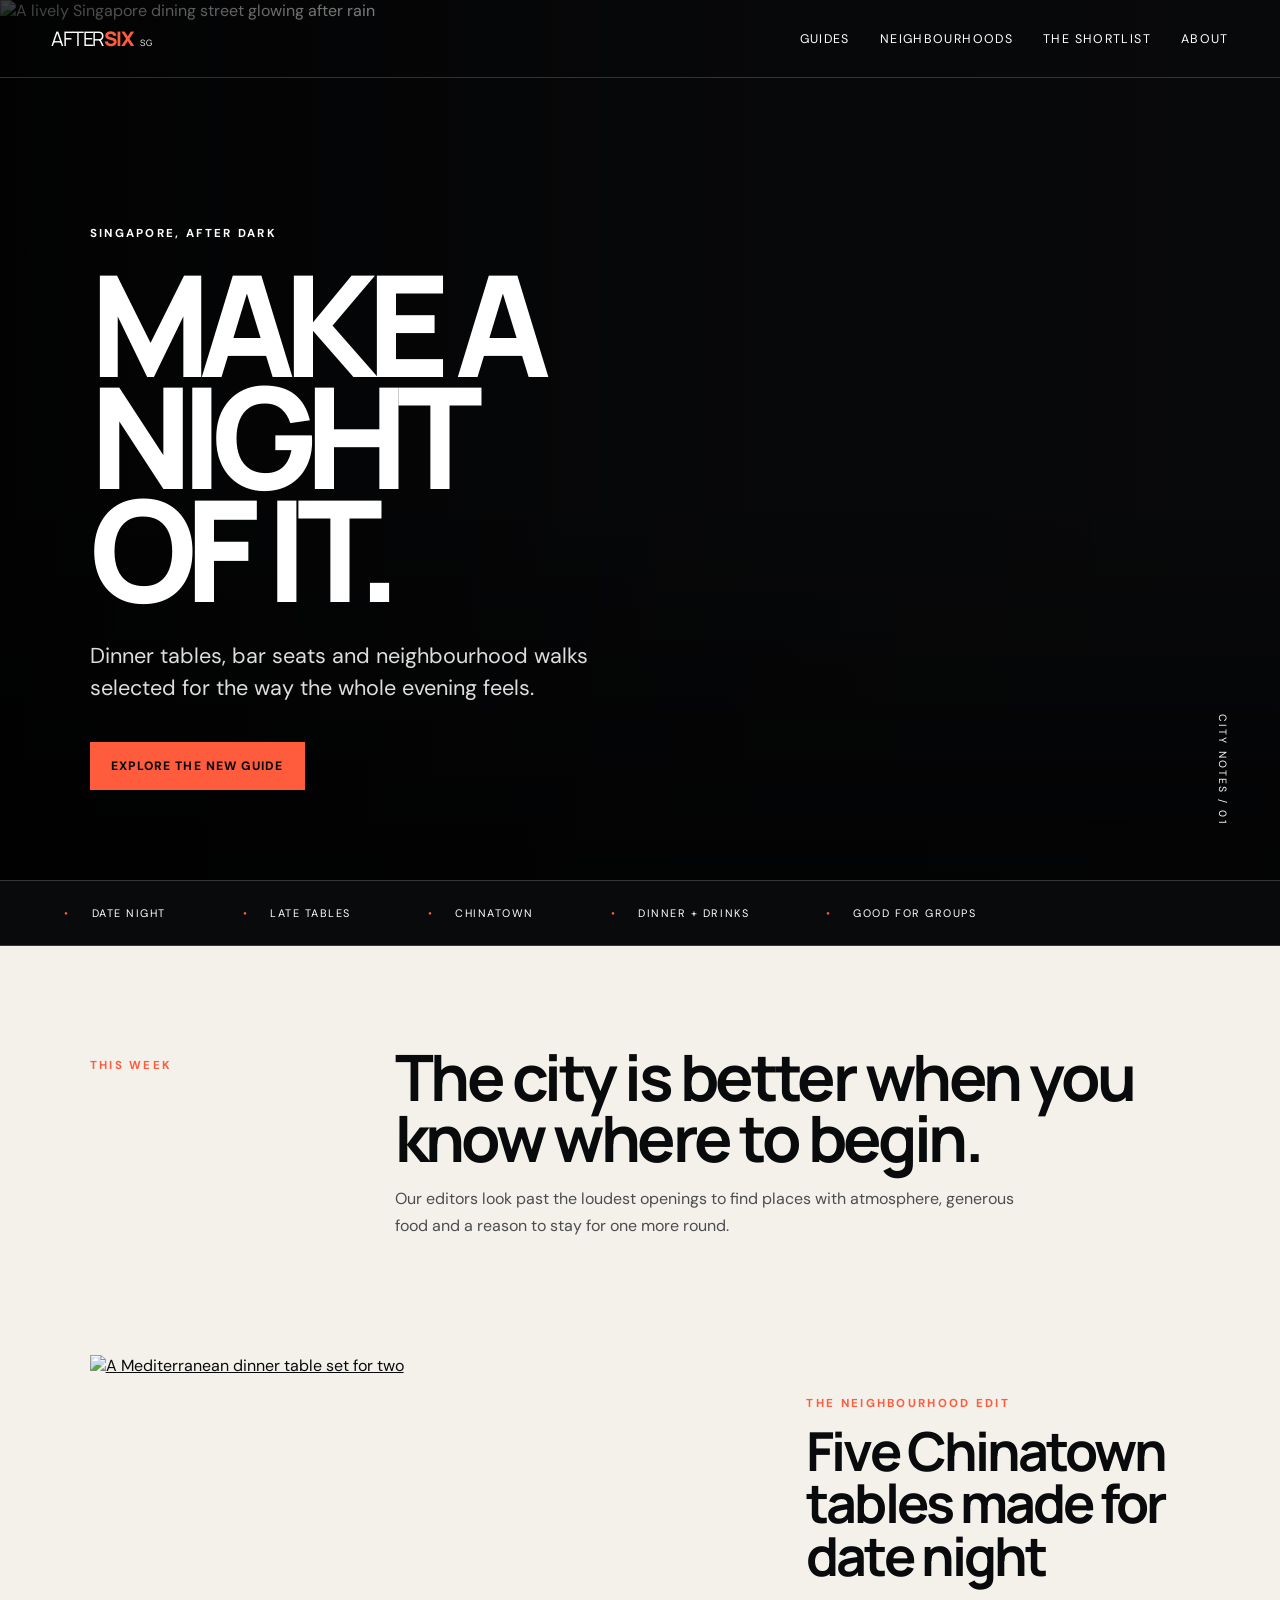
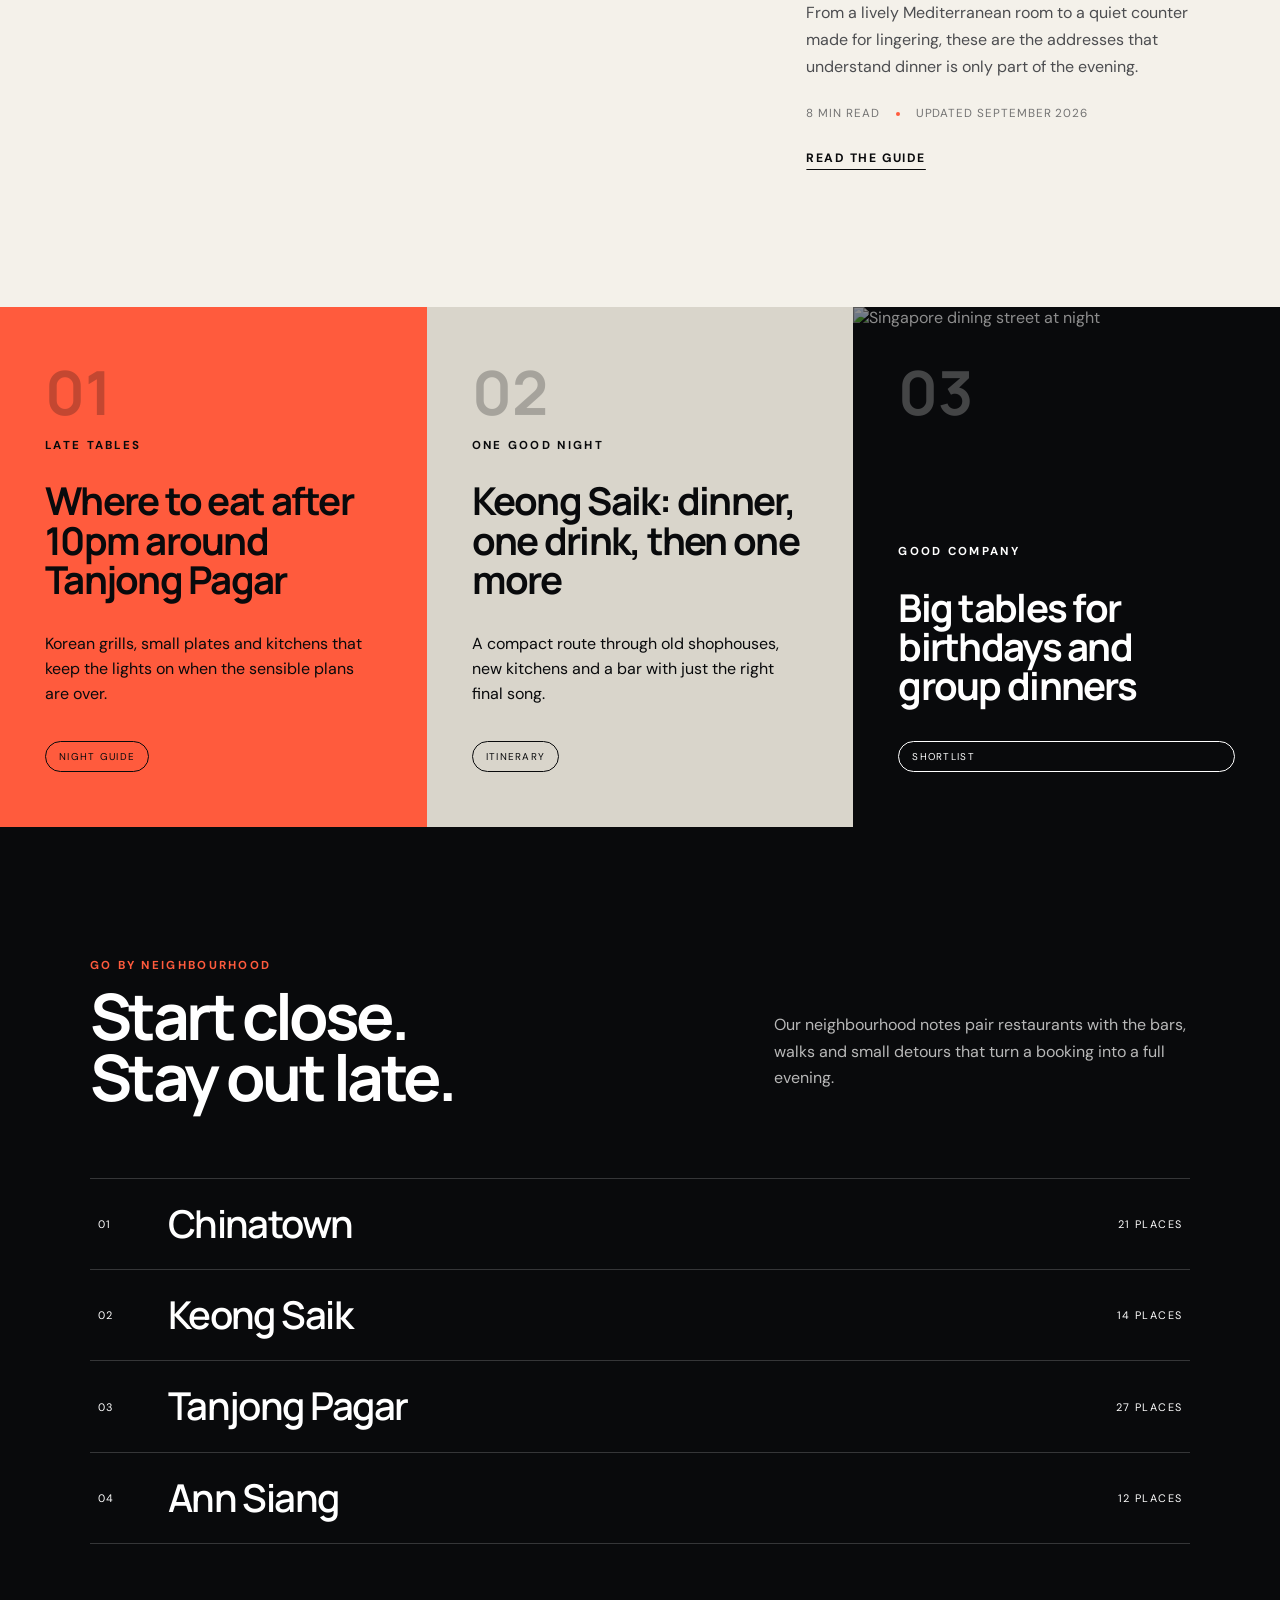
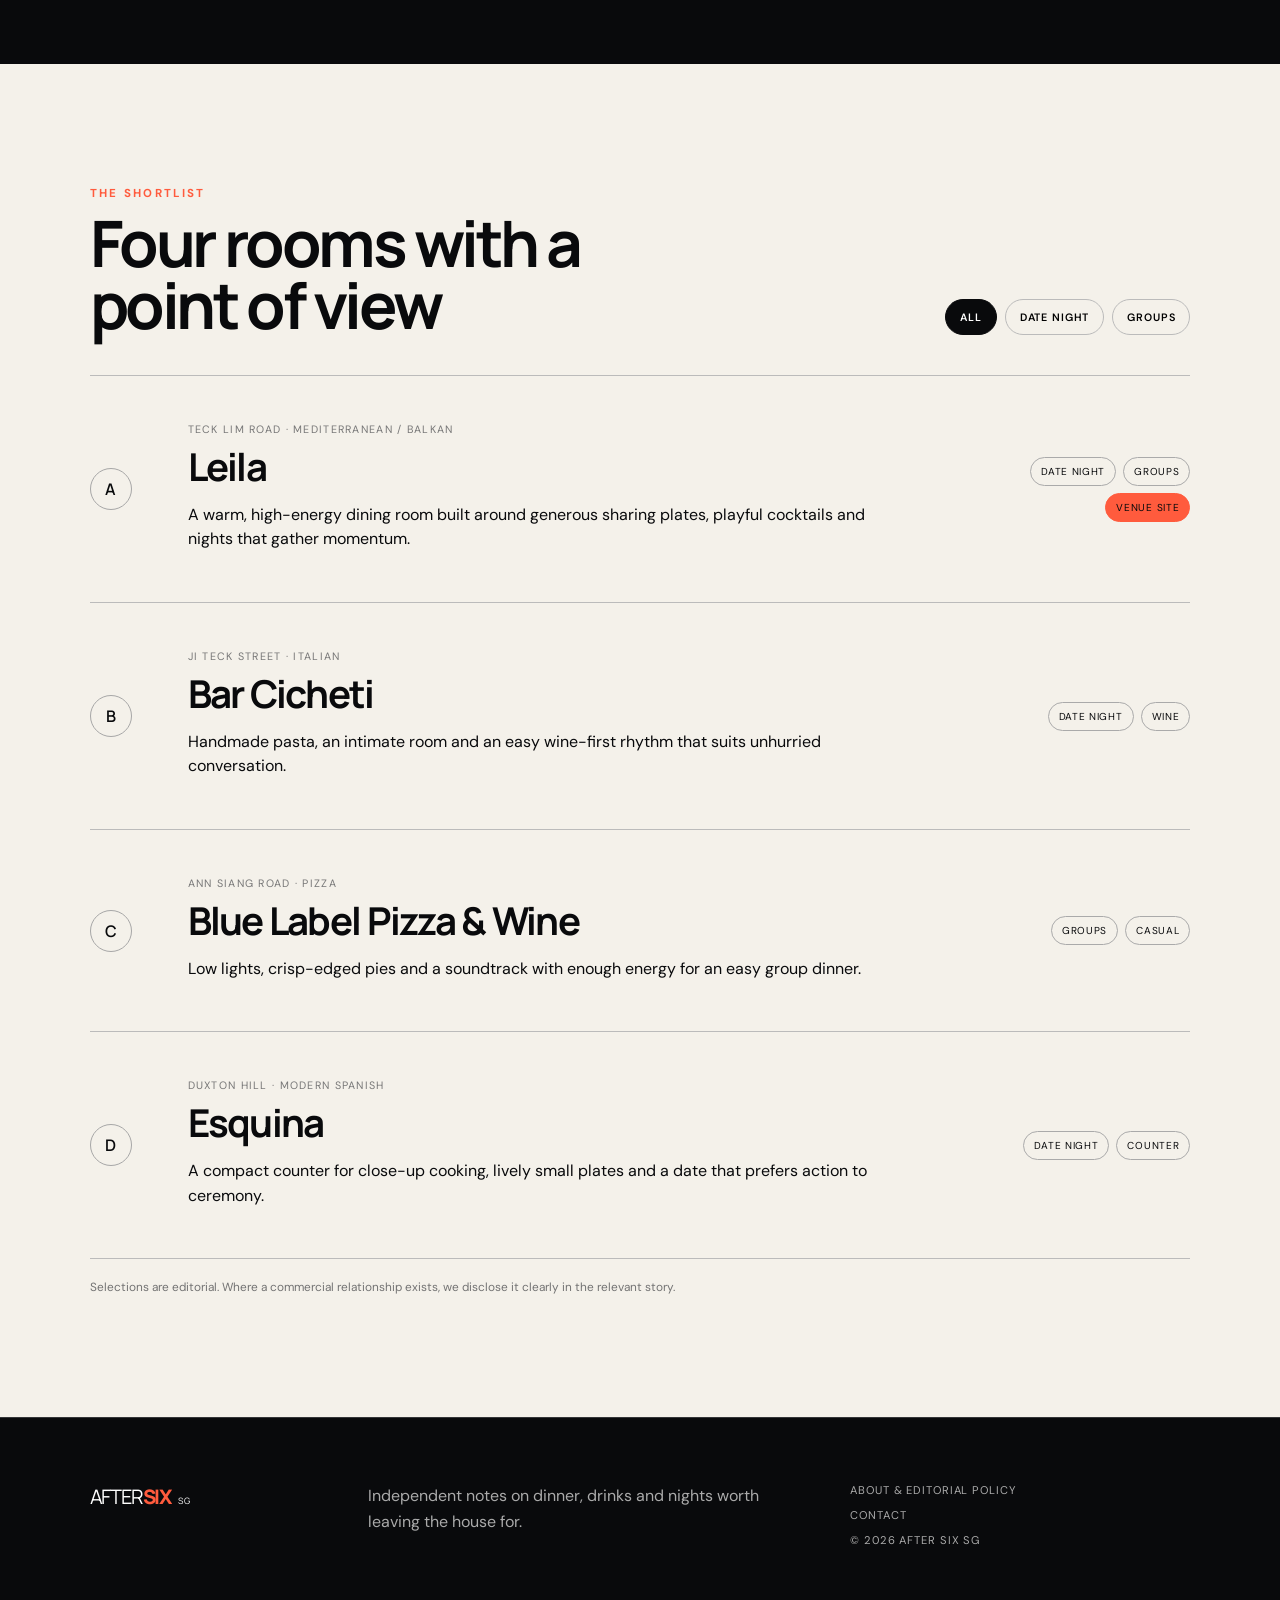
==== index.html @ ae029a4e "Initial commit: After Six Singapore" ====
<!doctype html>
<html lang="en">
<head>
  <meta charset="utf-8">
  <meta name="viewport" content="width=device-width, initial-scale=1"><meta name="robots" content="noindex,nofollow">
  <title>After Six Singapore — Where the city goes after dark</title>
  <meta name="description" content="Independent notes on dinner, drinks and nights worth leaving the house for in Singapore.">
  <link rel="icon" type="image/svg+xml" href="data:image/svg+xml,%3Csvg xmlns='http://www.w3.org/2000/svg' viewBox='0 0 64 64'%3E%3Crect width='64' height='64' rx='12' fill='%23090a0c'/%3E%3Cpath d='M18 42 32 12l14 30h-8l-2.5-6h-12L21 42h-3Zm8.4-13h6.2L29.5 21l-3.1 8Z' fill='%23ff5b3d'/%3E%3C/svg%3E">
  <link rel="preconnect" href="https://fonts.googleapis.com">
  <link rel="preconnect" href="https://fonts.gstatic.com" crossorigin>
  <link href="https://fonts.googleapis.com/css2?family=DM+Sans:wght@400;500;600;700&family=Manrope:wght@500;600;700;800&display=swap" rel="stylesheet">
  <link rel="stylesheet" href="styles.css">
</head>
<body>
  <header class="topbar">
    <a class="brand" href="index.html" aria-label="After Six Singapore home"><span>AFTER</span><strong>SIX</strong><small>SG</small></a>
    <nav aria-label="Primary navigation">
      <a href="#guides">Guides</a><a href="#neighbourhoods">Neighbourhoods</a><a href="#shortlist">The Shortlist</a><a href="about.html">About</a>
    </nav>
    <button class="menu" type="button" aria-label="Open menu" aria-expanded="false">Menu</button>
  </header>

  <main>
    <section class="hero">
      <img src="assets/singapore-after-dark.png" alt="A lively Singapore dining street glowing after rain">
      <div class="hero-shade"></div>
      <div class="hero-copy">
        <p class="eyebrow">Singapore, after dark</p>
        <h1>Make a night<br>of it.</h1>
        <p>Dinner tables, bar seats and neighbourhood walks selected for the way the whole evening feels.</p>
        <a class="button" href="date-night-chinatown.html">Explore the new guide</a>
      </div>
      <div class="issue">CITY NOTES / 01</div>
    </section>

    <section class="ticker" aria-label="Popular guide topics">
      <span>Date night</span><span>Late tables</span><span>Chinatown</span><span>Dinner + drinks</span><span>Good for groups</span>
    </section>

    <section class="intro" id="guides">
      <p class="eyebrow coral">This week</p>
      <div>
        <h2>The city is better when you know where to begin.</h2>
        <p>Our editors look past the loudest openings to find places with atmosphere, generous food and a reason to stay for one more round.</p>
      </div>
    </section>

    <section class="lead-story">
      <a class="lead-image" href="date-night-chinatown.html"><img src="assets/date-night-table.png" alt="A Mediterranean dinner table set for two"></a>
      <div class="lead-copy">
        <p class="eyebrow coral">The neighbourhood edit</p>
        <h2>Five Chinatown tables made for date night</h2>
        <p>From a lively Mediterranean room to a quiet counter made for lingering, these are the addresses that understand dinner is only part of the evening.</p>
        <div class="meta">8 min read <span></span> Updated September 2026</div>
        <a class="text-link" href="date-night-chinatown.html">Read the guide</a>
      </div>
    </section>

    <section class="guide-grid" aria-label="Latest city guides">
      <article class="story-card hot">
        <div class="card-number">01</div><p class="eyebrow">Late tables</p>
        <h3>Where to eat after 10pm around Tanjong Pagar</h3>
        <p>Korean grills, small plates and kitchens that keep the lights on when the sensible plans are over.</p>
        <span class="pill">Night guide</span>
      </article>
      <article class="story-card cream">
        <div class="card-number">02</div><p class="eyebrow">One good night</p>
        <h3>Keong Saik: dinner, one drink, then one more</h3>
        <p>A compact route through old shophouses, new kitchens and a bar with just the right final song.</p>
        <span class="pill">Itinerary</span>
      </article>
      <article class="story-card photo-card">
        <img src="assets/singapore-after-dark.png" alt="Singapore dining street at night">
        <div><div class="card-number">03</div><p class="eyebrow">Good company</p><h3>Big tables for birthdays and group dinners</h3><span class="pill">Shortlist</span></div>
      </article>
    </section>

    <section class="neighbourhoods" id="neighbourhoods">
      <div class="section-head">
        <div><p class="eyebrow coral">Go by neighbourhood</p><h2>Start close.<br>Stay out late.</h2></div>
        <p>Our neighbourhood notes pair restaurants with the bars, walks and small detours that turn a booking into a full evening.</p>
      </div>
      <div class="hood-list">
        <a href="date-night-chinatown.html"><span>01</span><strong>Chinatown</strong><em>21 places</em></a>
        <a href="date-night-chinatown.html"><span>02</span><strong>Keong Saik</strong><em>14 places</em></a>
        <a href="date-night-chinatown.html"><span>03</span><strong>Tanjong Pagar</strong><em>27 places</em></a>
        <a href="date-night-chinatown.html"><span>04</span><strong>Ann Siang</strong><em>12 places</em></a>
      </div>
    </section>

    <section class="shortlist" id="shortlist">
      <div class="section-head compact">
        <div><p class="eyebrow coral">The shortlist</p><h2>Four rooms with a point of view</h2></div>
        <div class="filters" aria-label="Filter recommendations"><button class="active" data-filter="all">All</button><button data-filter="date">Date night</button><button data-filter="groups">Groups</button></div>
      </div>
      <div class="venue-list">
        <article class="venue" data-kind="date groups"><div class="venue-index">A</div><div><p class="venue-area">Teck Lim Road · Mediterranean / Balkan</p><h3>Leila</h3><p>A warm, high-energy dining room built around generous sharing plates, playful cocktails and nights that gather momentum.</p></div><div class="venue-tags"><span>Date night</span><span>Groups</span><a href="https://www.leilasingapore.com/" target="_blank" rel="noopener">Venue site</a></div></article>
        <article class="venue" data-kind="date"><div class="venue-index">B</div><div><p class="venue-area">Ji Teck Street · Italian</p><h3>Bar Cicheti</h3><p>Handmade pasta, an intimate room and an easy wine-first rhythm that suits unhurried conversation.</p></div><div class="venue-tags"><span>Date night</span><span>Wine</span></div></article>
        <article class="venue" data-kind="groups"><div class="venue-index">C</div><div><p class="venue-area">Ann Siang Road · Pizza</p><h3>Blue Label Pizza & Wine</h3><p>Low lights, crisp-edged pies and a soundtrack with enough energy for an easy group dinner.</p></div><div class="venue-tags"><span>Groups</span><span>Casual</span></div></article>
        <article class="venue" data-kind="date"><div class="venue-index">D</div><div><p class="venue-area">Duxton Hill · Modern Spanish</p><h3>Esquina</h3><p>A compact counter for close-up cooking, lively small plates and a date that prefers action to ceremony.</p></div><div class="venue-tags"><span>Date night</span><span>Counter</span></div></article>
      </div>
      <p class="disclosure-note">Selections are editorial. Where a commercial relationship exists, we disclose it clearly in the relevant story.</p>
    </section>
  </main>

  <footer>
    <a class="brand" href="index.html"><span>AFTER</span><strong>SIX</strong><small>SG</small></a>
    <p>Independent notes on dinner, drinks and nights worth leaving the house for.</p>
    <div><a href="about.html">About & editorial policy</a><a href="mailto:hello@aftersix.sg">Contact</a><span>© 2026 After Six SG</span></div>
  </footer>

  <script src="script.js"></script>
</body>
</html>
---- styles.css ----
:root{--ink:#090a0c;--paper:#f4f1ea;--coral:#ff5b3d;--muted:#a6a6a6;--line:rgba(255,255,255,.18)}*{box-sizing:border-box}html{scroll-behavior:smooth}body{margin:0;background:var(--ink);color:#fff;font-family:"DM Sans",sans-serif;font-size:16px}img{max-width:100%;display:block}a{color:inherit}.topbar{height:78px;padding:0 clamp(20px,4vw,68px);display:flex;align-items:center;justify-content:space-between;border-bottom:1px solid var(--line);position:absolute;z-index:10;width:100%}.topbar.solid{position:relative;background:var(--ink)}.brand{color:#fff;text-decoration:none;display:flex;align-items:baseline;letter-spacing:-.06em;font-family:Manrope,sans-serif;font-size:1.25rem}.brand strong{color:var(--coral);font-weight:800}.brand small{font-size:.55rem;margin-left:7px;letter-spacing:.12em}.topbar nav{display:flex;gap:30px}.topbar nav a{color:#fff;text-decoration:none;font-size:.78rem;text-transform:uppercase;letter-spacing:.11em}.topbar nav a:hover{color:var(--coral)}.menu{display:none;background:none;border:0;color:#fff;text-transform:uppercase;letter-spacing:.1em}.hero{height:min(880px,100vh);min-height:690px;position:relative;display:flex;align-items:flex-end;overflow:hidden}.hero>img{position:absolute;width:100%;height:100%;object-fit:cover}.hero-shade{position:absolute;inset:0;background:linear-gradient(90deg,rgba(0,0,0,.77) 0%,rgba(0,0,0,.25) 58%,rgba(0,0,0,.12)),linear-gradient(0deg,rgba(0,0,0,.65),transparent 45%)}.hero-copy{position:relative;z-index:2;padding:0 clamp(22px,7vw,110px) 10vh;max-width:800px}.eyebrow{text-transform:uppercase;font-weight:700;letter-spacing:.2em;font-size:.72rem}.hero h1{font:800 clamp(4.8rem,11vw,9.5rem)/.8 Manrope,sans-serif;letter-spacing:-.08em;text-transform:uppercase;margin:.18em 0 .25em}.hero-copy>p:not(.eyebrow){font-size:clamp(1rem,1.7vw,1.35rem);line-height:1.5;max-width:520px;color:#ddd}.button{display:inline-flex;background:var(--coral);color:var(--ink);font-weight:800;text-transform:uppercase;letter-spacing:.09em;font-size:.76rem;text-decoration:none;padding:16px 21px;margin-top:16px;transition:.2s}.button:hover{background:#fff}.issue{position:absolute;right:clamp(22px,4vw,64px);bottom:6vh;z-index:2;writing-mode:vertical-rl;font-size:.66rem;letter-spacing:.2em}.ticker{min-height:66px;display:flex;align-items:center;gap:clamp(28px,6vw,90px);overflow:hidden;padding:0 5vw;border-top:1px solid var(--line);border-bottom:1px solid var(--line);text-transform:uppercase;font-size:.68rem;letter-spacing:.14em;white-space:nowrap}.ticker span:before{content:"•";color:var(--coral);margin-right:22px}.intro{display:grid;grid-template-columns:1fr 3fr;gap:40px;padding:100px clamp(22px,7vw,110px);background:var(--paper);color:var(--ink)}.intro h2,.section-head h2{font:700 clamp(2.6rem,5vw,5rem)/.96 Manrope,sans-serif;letter-spacing:-.055em;max-width:950px;margin:0}.intro div>p{max-width:640px;line-height:1.7;color:#4c4d50}.coral{color:var(--coral)}.lead-story{display:grid;grid-template-columns:1.25fr .75fr;background:var(--paper);color:var(--ink);padding:0 clamp(22px,7vw,110px) 110px;gap:clamp(35px,6vw,90px);align-items:center}.lead-image{overflow:hidden}.lead-image img{aspect-ratio:1.45;object-fit:cover;transition:transform .6s}.lead-image:hover img{transform:scale(1.025)}.lead-copy h2{font:700 clamp(2.4rem,4.2vw,4.5rem)/.98 Manrope,sans-serif;letter-spacing:-.055em;margin:.25em 0}.lead-copy>p:not(.eyebrow){line-height:1.7;color:#4c4d50}.meta{font-size:.73rem;text-transform:uppercase;letter-spacing:.08em;color:#737373;margin:25px 0}.meta span{display:inline-block;width:4px;height:4px;background:var(--coral);border-radius:50%;vertical-align:middle;margin:0 12px}.text-link{font-size:.76rem;text-transform:uppercase;letter-spacing:.12em;font-weight:700;text-underline-offset:7px}.guide-grid{display:grid;grid-template-columns:repeat(3,1fr);min-height:520px}.story-card{position:relative;padding:55px 45px;display:flex;flex-direction:column;align-items:flex-start}.story-card.hot{background:var(--coral);color:var(--ink)}.story-card.cream{background:#d9d5cb;color:var(--ink)}.card-number{font:700 3.8rem/1 Manrope,sans-serif;opacity:.24;margin-bottom:auto}.story-card h3{font:700 clamp(1.9rem,3vw,3.1rem)/1.02 Manrope,sans-serif;letter-spacing:-.045em;margin:.45em 0}.story-card p:not(.eyebrow){line-height:1.55;max-width:420px}.pill{border:1px solid currentColor;border-radius:100px;padding:8px 13px;text-transform:uppercase;font-size:.62rem;letter-spacing:.13em;margin-top:18px}.photo-card{padding:0;overflow:hidden}.photo-card img{width:100%;height:100%;object-fit:cover;position:absolute;filter:brightness(.55)}.photo-card>div{position:relative;padding:55px 45px;display:flex;flex-direction:column;height:100%;z-index:1}.neighbourhoods{padding:120px clamp(22px,7vw,110px);background:var(--ink)}.section-head{display:grid;grid-template-columns:1.5fr 1fr;gap:60px;align-items:end;margin-bottom:70px}.section-head>p{color:#b8b8b8;line-height:1.65;max-width:500px}.hood-list{border-top:1px solid var(--line)}.hood-list a{display:grid;grid-template-columns:70px 1fr auto;align-items:center;text-decoration:none;padding:26px 8px;border-bottom:1px solid var(--line);transition:.2s}.hood-list a:hover{color:var(--coral);padding-left:18px}.hood-list span,.hood-list em{font-size:.68rem;text-transform:uppercase;letter-spacing:.13em;font-style:normal}.hood-list strong{font:600 clamp(1.7rem,3vw,3rem)/1 Manrope,sans-serif;letter-spacing:-.04em}.shortlist{background:var(--paper);color:var(--ink);padding:110px clamp(22px,7vw,110px)}.section-head.compact{margin-bottom:40px}.filters{display:flex;gap:8px;justify-content:flex-end;flex-wrap:wrap}.filters button{border:1px solid #bbb;background:transparent;border-radius:100px;padding:10px 14px;font:600 .67rem "DM Sans";text-transform:uppercase;letter-spacing:.08em;cursor:pointer}.filters button.active{background:var(--ink);color:#fff;border-color:var(--ink)}.venue{display:grid;grid-template-columns:70px 1fr 180px;gap:28px;padding:34px 0;border-top:1px solid #bbb;align-items:center}.venue[hidden]{display:none}.venue-index{width:42px;height:42px;display:grid;place-items:center;border:1px solid #a7a7a7;border-radius:50%;font:600 1rem Manrope}.venue-area{font-size:.67rem;text-transform:uppercase;letter-spacing:.12em;color:#777}.venue h3{font:700 clamp(2rem,3vw,3.2rem)/1 Manrope,sans-serif;letter-spacing:-.045em;margin:.2em 0}.venue p{line-height:1.55;max-width:690px}.venue-tags{display:flex;gap:7px;justify-content:flex-end;flex-wrap:wrap}.venue-tags span,.venue-tags a{font-size:.63rem;text-transform:uppercase;letter-spacing:.07em;border:1px solid #aaa;border-radius:100px;padding:7px 10px;text-decoration:none}.venue-tags a{background:var(--coral);border-color:var(--coral)}.disclosure-note{font-size:.74rem;color:#737373;border-top:1px solid #bbb;padding-top:20px;margin-top:0}footer{padding:65px clamp(22px,7vw,110px);display:grid;grid-template-columns:.7fr 1.3fr 1fr;gap:40px;align-items:start;border-top:1px solid var(--line)}footer>p{color:#aaa;line-height:1.6;max-width:400px;margin:0}footer>div{display:flex;flex-direction:column;gap:11px;font-size:.7rem;text-transform:uppercase;letter-spacing:.08em;color:#aaa}footer a{text-decoration:none}footer a:hover{color:var(--coral)}

.article-page{background:var(--paper);color:var(--ink)}.article-hero{padding:85px clamp(22px,11vw,180px) 55px}.article-hero .kicker{color:var(--coral);font-weight:700;text-transform:uppercase;letter-spacing:.15em;font-size:.72rem}.article-hero h1{font:800 clamp(3.5rem,8vw,8rem)/.87 Manrope,sans-serif;letter-spacing:-.07em;max-width:1100px;margin:.2em 0}.dek{font-size:clamp(1.1rem,2vw,1.45rem);line-height:1.55;max-width:750px;color:#515151}.article-image{width:calc(100% - 8vw);height:min(68vw,720px);object-fit:cover;margin:0 auto}.article-body{display:grid;grid-template-columns:220px minmax(0,720px);gap:70px;justify-content:center;padding:90px 5vw}.article-aside{font-size:.72rem;line-height:1.65;color:#696969}.article-aside strong{display:block;color:var(--ink);text-transform:uppercase;letter-spacing:.1em;margin-bottom:8px}.prose{font-family:Georgia,serif;font-size:1.14rem;line-height:1.82}.prose>p:first-child:first-letter{font:700 5.2rem/.75 Manrope,sans-serif;float:left;margin:11px 10px 0 0;color:var(--coral)}.prose h2{font:700 clamp(2rem,4vw,3.3rem)/1 Manrope,sans-serif;letter-spacing:-.045em;margin:1.5em 0 .25em}.place{border-top:1px solid #bbb;padding-top:28px;margin-top:50px}.place-top{display:flex;justify-content:space-between;gap:25px;align-items:baseline}.place-no{font:600 .7rem Manrope;letter-spacing:.14em;color:var(--coral)}.place .facts{font-family:"DM Sans";font-size:.78rem;background:#e7e1d6;padding:18px 20px;margin-top:20px;display:grid;grid-template-columns:repeat(3,1fr);gap:15px}.place .facts strong{display:block;text-transform:uppercase;letter-spacing:.08em;font-size:.62rem;margin-bottom:4px}.place a{font-family:"DM Sans";font-size:.72rem;text-transform:uppercase;letter-spacing:.1em;font-weight:700}.about-wrap{background:var(--paper);color:var(--ink);min-height:70vh;padding:100px clamp(22px,13vw,220px)}.about-wrap h1{font:800 clamp(4rem,9vw,9rem)/.85 Manrope;letter-spacing:-.07em;margin:.1em 0 .35em}.about-grid{display:grid;grid-template-columns:1fr 1fr;gap:80px;border-top:1px solid #aaa;padding-top:50px}.about-grid h2{font:700 2rem Manrope;margin-top:0}.about-grid p{line-height:1.75;color:#484848}.back-link{display:inline-block;margin-top:35px;text-transform:uppercase;font-weight:700;font-size:.72rem;letter-spacing:.1em}

@media(max-width:900px){.lead-story,.section-head,footer{grid-template-columns:1fr}.guide-grid{grid-template-columns:1fr}.story-card{min-height:430px}.venue{grid-template-columns:55px 1fr}.venue-tags{grid-column:2;justify-content:flex-start}.article-body{grid-template-columns:1fr;gap:30px}.article-aside{border-bottom:1px solid #bbb;padding-bottom:20px}.about-grid{grid-template-columns:1fr;gap:25px}}
@media(max-width:760px){.topbar{height:66px}.topbar nav{display:none;position:absolute;top:66px;left:0;right:0;background:var(--ink);padding:24px;flex-direction:column;border-top:1px solid var(--line)}.topbar nav.open{display:flex}.menu{display:block}.hero{min-height:680px}.hero-copy{padding-bottom:75px}.hero h1{font-size:4.5rem}.issue{display:none}.intro{grid-template-columns:1fr;padding-top:70px}.intro h2{font-size:2.9rem}.lead-story{grid-template-columns:1fr;padding-bottom:70px}.lead-copy h2{font-size:2.7rem}.guide-grid{display:block}.story-card{min-height:430px;padding:38px 24px}.photo-card>div{padding:38px 24px}.neighbourhoods,.shortlist{padding-top:75px;padding-bottom:75px}.section-head{gap:25px;margin-bottom:40px}.section-head h2{font-size:3rem}.hood-list a{grid-template-columns:45px 1fr}.hood-list em{display:none}.venue{grid-template-columns:42px 1fr;gap:12px}.venue p{font-size:.92rem}.article-hero{padding-top:60px}.article-hero h1{font-size:3.8rem}.article-image{width:100%;height:65vw;min-height:330px}.article-body{padding-top:55px}.place .facts{grid-template-columns:1fr}.about-wrap{padding-top:70px}.about-grid{grid-template-columns:1fr}}
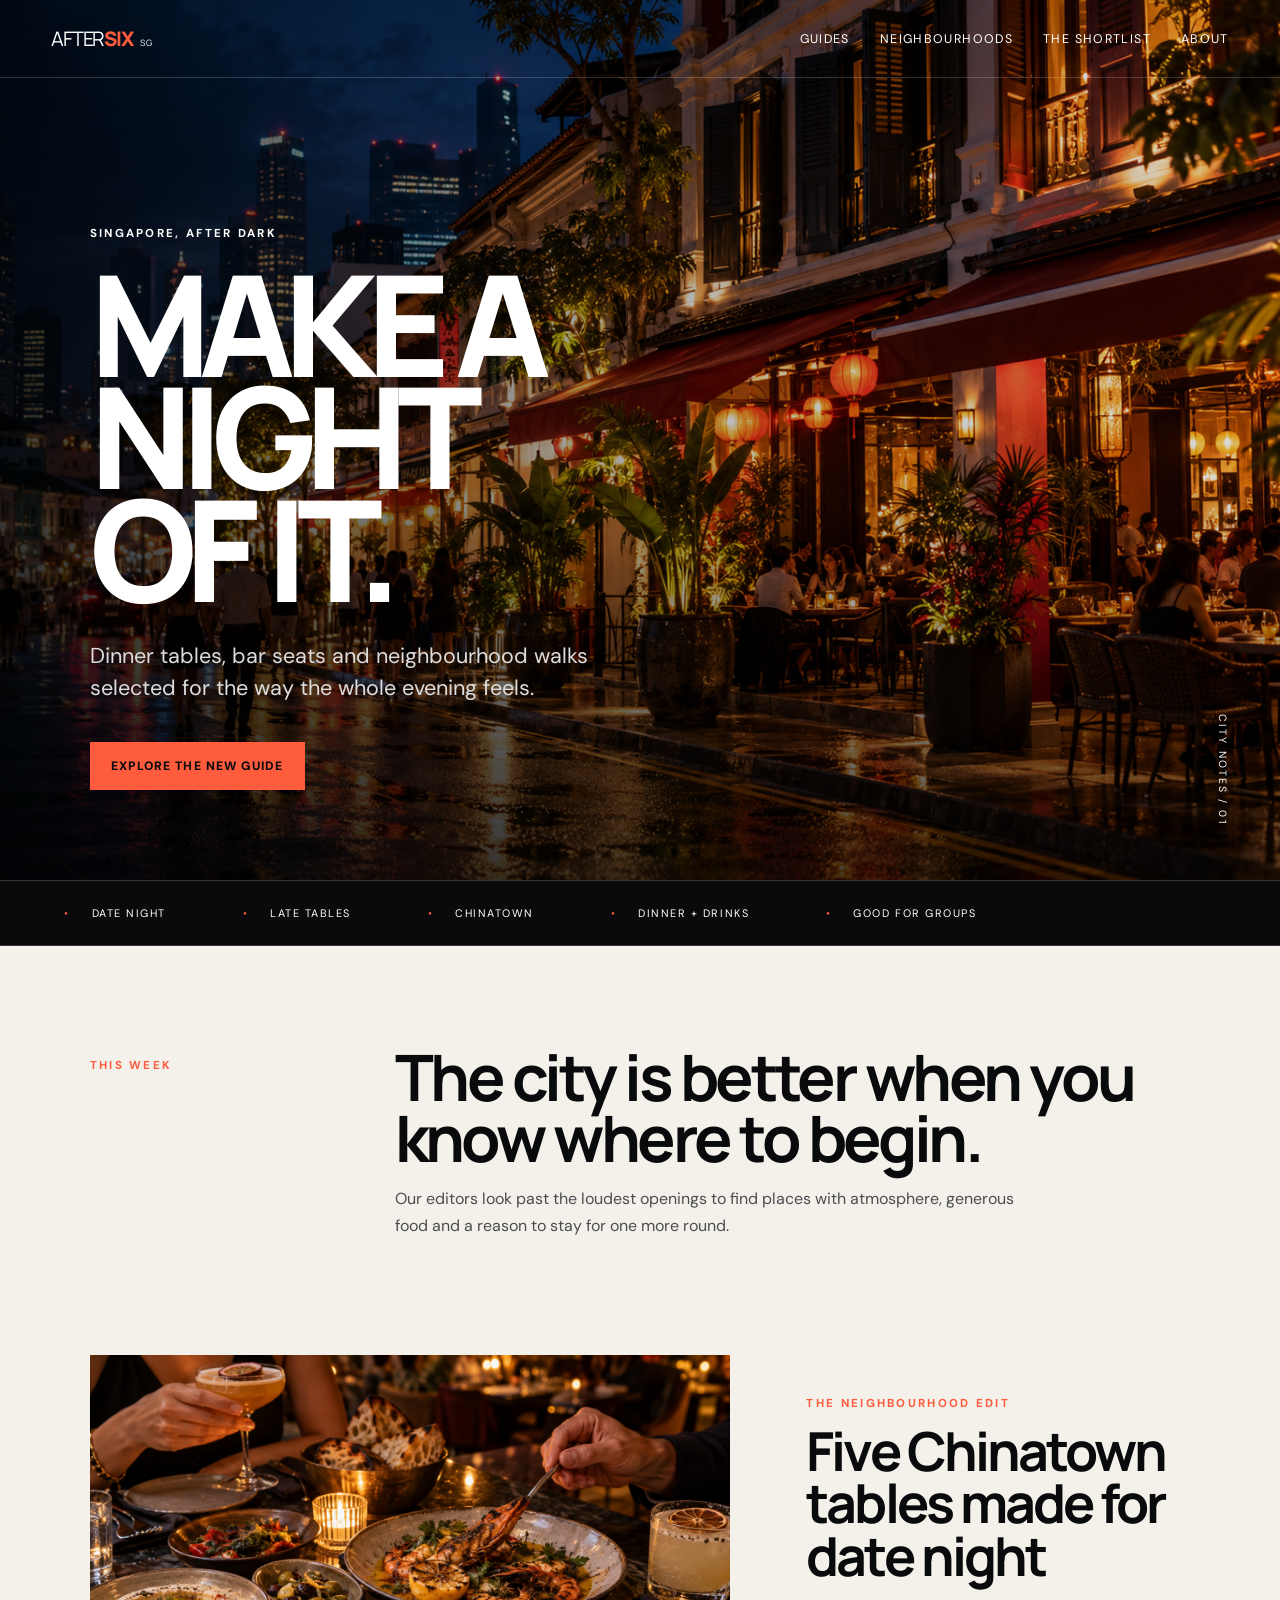
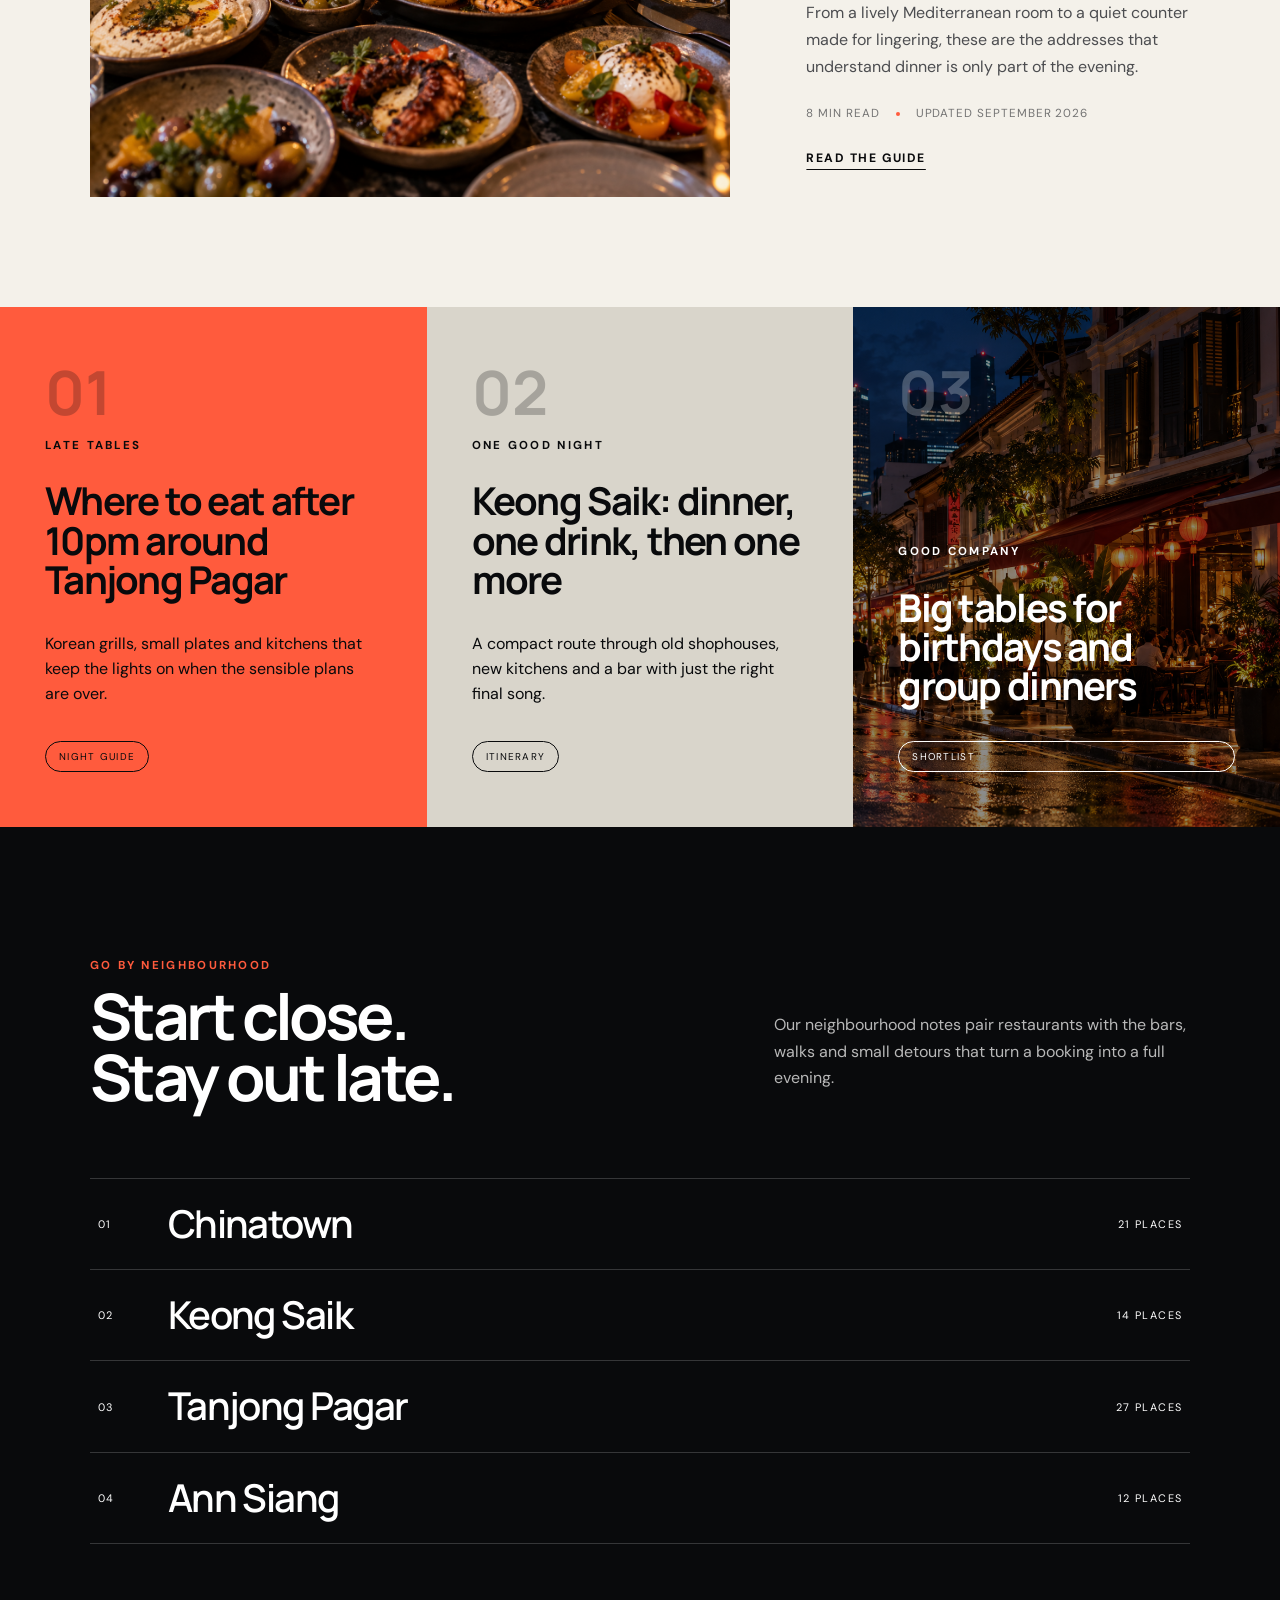
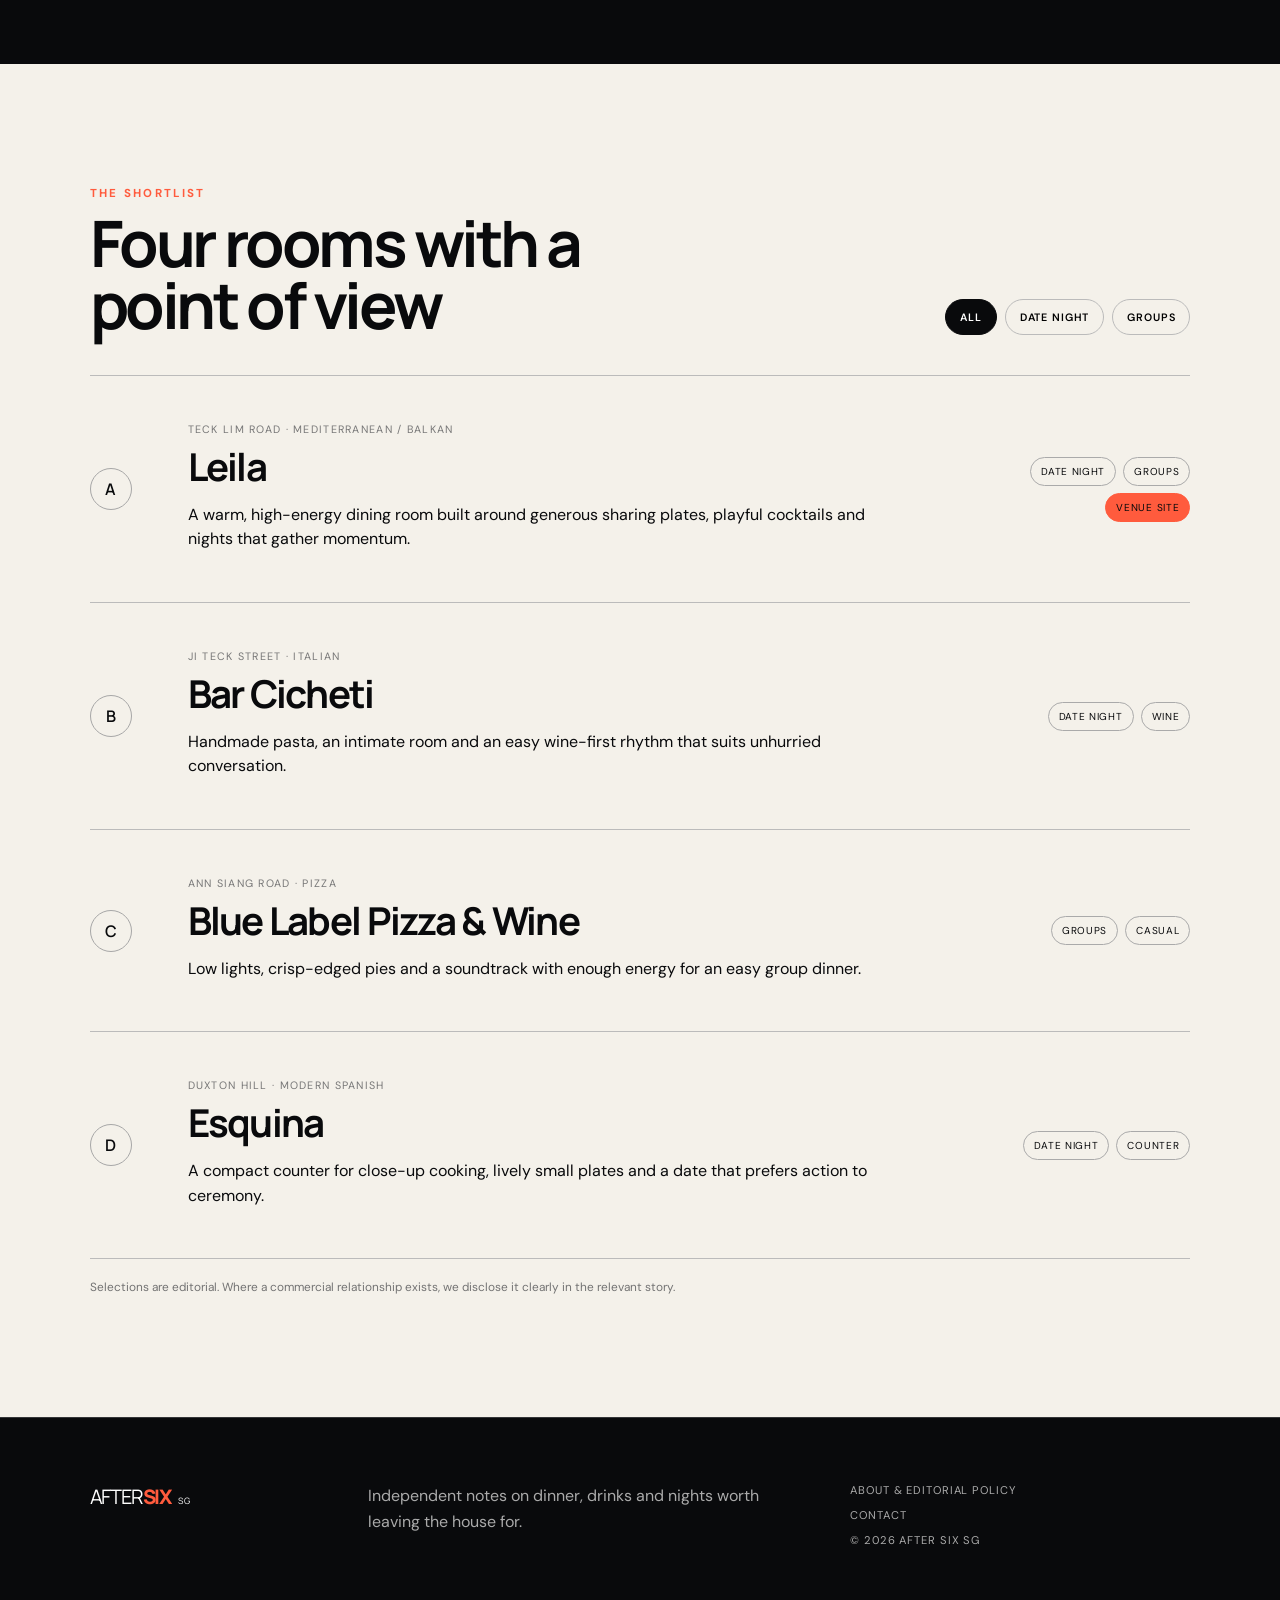
==== commit 2625e875: "Launch homepage on custom domain" ====
--- a/index.html
+++ b/index.html
@@ -2,7 +2,7 @@
 <html lang="en">
 <head>
   <meta charset="utf-8">
-  <meta name="viewport" content="width=device-width, initial-scale=1"><meta name="robots" content="noindex,nofollow">
+  <meta name="viewport" content="width=device-width, initial-scale=1"><link rel="canonical" href="https://aftersixsingapore.com/">
   <title>After Six Singapore — Where the city goes after dark</title>
   <meta name="description" content="Independent notes on dinner, drinks and nights worth leaving the house for in Singapore.">
   <link rel="icon" type="image/svg+xml" href="data:image/svg+xml,%3Csvg xmlns='http://www.w3.org/2000/svg' viewBox='0 0 64 64'%3E%3Crect width='64' height='64' rx='12' fill='%23090a0c'/%3E%3Cpath d='M18 42 32 12l14 30h-8l-2.5-6h-12L21 42h-3Zm8.4-13h6.2L29.5 21l-3.1 8Z' fill='%23ff5b3d'/%3E%3C/svg%3E">
